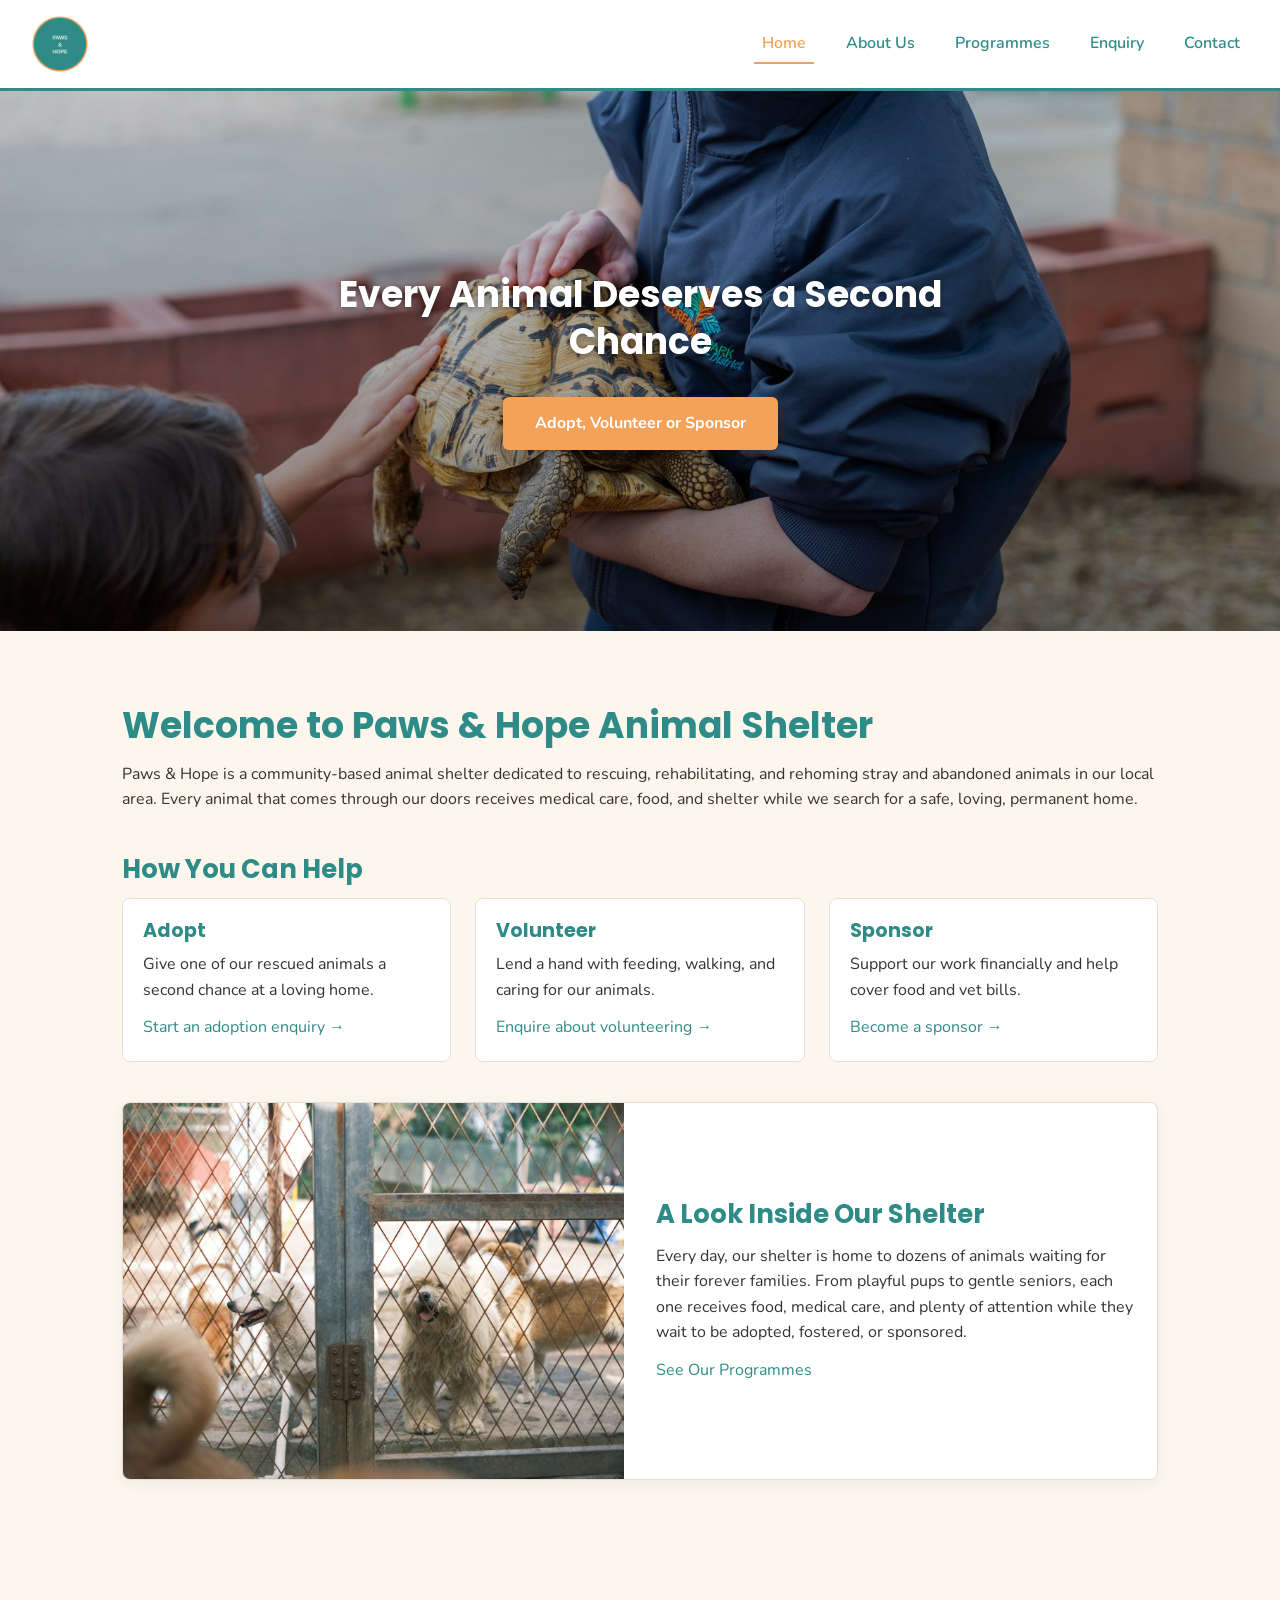
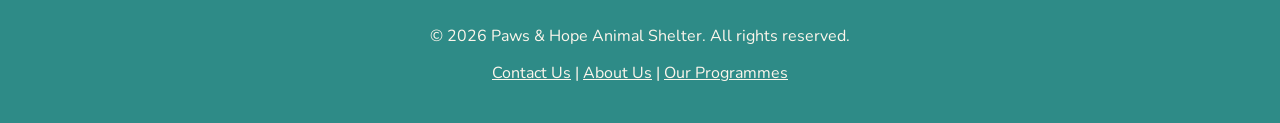
==== index.html @ 5edbe8ef "adding my finished project" ====
<!DOCTYPE html>
<html lang="en">
<head>
    <meta charset="UTF-8">
    <meta name="viewport" content="width=device-width, initial-scale=1.0">
    <title>Paws &amp; Hope Animal Shelter | Home</title>
    <meta name="description" content="Paws & Hope Animal Shelter rescues, rehabilitates and rehomes stray and abandoned animals. Adopt, volunteer or donate today.">
    <link rel="stylesheet" href="css/style.css">
    <link rel="preconnect" href="https://fonts.googleapis.com">
    <link rel="preconnect" href="https://fonts.gstatic.com" crossorigin>
    <link href="https://fonts.googleapis.com/css2?family=Poppins:wght@600;700&family=Nunito:wght@400;600;700&display=swap" rel="stylesheet">
</head>
<body>

    <!-- ===================== HEADER / NAVIGATION ===================== -->
    <header class="site-header">
        <div class="logo">
            <a href="index.html">
                <img src="images/logo-placeholder.png" alt="Paws & Hope Animal Shelter logo">
            </a>
        </div>
        <button class="nav-toggle" type="button" aria-label="Toggle navigation menu" aria-expanded="false" aria-controls="primary-navigation">
            <span></span>
            <span></span>
            <span></span>
        </button>
        <nav class="main-nav" id="primary-navigation" aria-label="Primary navigation">
            <ul>
                <li><a href="index.html">Home</a></li>
                <li><a href="about.html">About Us</a></li>
                <li><a href="services.html">Programmes</a></li>
                <li><a href="enquiry.html">Enquiry</a></li>
                <li><a href="contact.html">Contact</a></li>
            </ul>
        </nav>
    </header>

    <!-- ===================== HERO SECTION ===================== -->
    <!-- Two hero images crossfade every 10 seconds (see js/main.js) -->
    <section class="hero">
        <img src="images/hero_image.jpg" alt="A rescued tortoise being gently introduced to a young visitor at Paws & Hope" class="hero-slide is-visible">
        <img src="images/hero_img2.jpg" alt="A rescued dog wearing a 'Take Me Home' sign, waiting for adoption" class="hero-slide">
        <div class="hero-overlay">
            <h1>Every Animal Deserves a Second Chance</h1>
            <a href="enquiry.html" class="cta-button">Adopt, Volunteer or Sponsor</a>
        </div>
    </section>

    <!-- ===================== MAIN CONTENT ===================== -->
    <main>

        <!-- Brief introduction to the shelter -->
        <section id="intro">
            <h1>Welcome to Paws &amp; Hope Animal Shelter</h1>
            <p>
                Paws &amp; Hope is a community-based animal shelter dedicated to rescuing,
                rehabilitating, and rehoming stray and abandoned animals in our local area.
                Every animal that comes through our doors receives medical care, food, and
                shelter while we search for a safe, loving, permanent home.
            </p>
        </section>

        <!-- Quick links / highlights presented as cards -->
        <section id="highlights">
            <h2>How You Can Help</h2>
            <div class="card-grid">
                <div class="card">
                    <h3>Adopt</h3>
                    <p>Give one of our rescued animals a second chance at a loving home.</p>
                    <a href="enquiry.html">Start an adoption enquiry &rarr;</a>
                </div>
                <div class="card">
                    <h3>Volunteer</h3>
                    <p>Lend a hand with feeding, walking, and caring for our animals.</p>
                    <a href="enquiry.html">Enquire about volunteering &rarr;</a>
                </div>
                <div class="card">
                    <h3>Sponsor</h3>
                    <p>Support our work financially and help cover food and vet bills.</p>
                    <a href="enquiry.html">Become a sponsor &rarr;</a>
                </div>
            </div>
        </section>

        <!-- Showcase: a look inside the shelter -->
        <section id="showcase">
            <div class="showcase">
                <div class="showcase-image">
                    <img src="images/showCase.jpg" alt="Rescued dogs at the Paws & Hope shelter, curious and waiting by the gate">
                </div>
                <div class="showcase-text">
                    <h2>A Look Inside Our Shelter</h2>
                    <p>
                        Every day, our shelter is home to dozens of animals waiting for
                        their forever families. From playful pups to gentle seniors,
                        each one receives food, medical care, and plenty of attention
                        while they wait to be adopted, fostered, or sponsored.
                    </p>
                    <a href="services.html" class="cta-button">See Our Programmes</a>
                </div>
            </div>
        </section>

    </main>

    <!-- ===================== FOOTER ===================== -->
    <footer class="site-footer">
        <p>&copy; 2026 Paws &amp; Hope Animal Shelter. All rights reserved.</p>
        <p>
            <a href="contact.html">Contact Us</a> |
            <a href="about.html">About Us</a> |
            <a href="services.html">Our Programmes</a>
        </p>
    </footer>

    <script src="js/main.js"></script>
</body>
</html>
---- css/style.css ----
/* =========================================================
   Paws & Hope Animal Shelter — style.css
   Colour palette (from Website Project Proposal, Section 5):
     Primary:  #2E8B87 (soft teal)
     Neutral:  #FDF6EC (cream)
     Accent:   #F4A259 (warm orange)
   Fonts: Poppins (headings) / Nunito (body) — loaded via Google Fonts
          in each page's <head>.
   ========================================================= */

* {
  box-sizing: border-box;
  margin: 0;
  padding: 0;
}

html {
  scroll-behavior: smooth;
}

body {
  font-family: 'Nunito', Arial, Helvetica, sans-serif;
  color: #333333;
  background-color: #FDF6EC;
  line-height: 1.6;
}

h1, h2, h3 {
  font-family: 'Poppins', Arial, Helvetica, sans-serif;
  color: #2E8B87;
  line-height: 1.3;
}

h1 { font-size: 2.25rem; margin-bottom: 0.75rem; }
h2 { font-size: 1.6rem; margin-bottom: 0.75rem; }
h3 { font-size: 1.2rem; margin-bottom: 0.5rem; }

p { margin-bottom: 0.75rem; }

a {
  color: #2E8B87;
  text-decoration: none;
  transition: color 0.2s ease;
}

a:hover,
a:focus {
  color: #F4A259;
  text-decoration: underline;
}

img {
  max-width: 100%;
  display: block;
}

/* ---------- Header / Navigation ---------- */
.site-header {
  display: flex;
  align-items: center;
  justify-content: space-between;
  padding: 1rem 2rem;
  background-color: #ffffff;
  border-bottom: 3px solid #2E8B87;
  position: relative;
}

.logo img {
  height: 56px;
  width: auto;
}

/* Hamburger toggle button — hidden on desktop, shown on small screens */
.nav-toggle {
  display: none;
  flex-direction: column;
  justify-content: space-between;
  width: 30px;
  height: 22px;
  background: none;
  border: none;
  cursor: pointer;
  padding: 0;
  z-index: 20;
}

.nav-toggle span {
  display: block;
  height: 3px;
  width: 100%;
  background-color: #2E8B87;
  border-radius: 2px;
  transition: transform 0.3s ease, opacity 0.3s ease;
}

/* Animate hamburger into an "X" when menu is open */
.nav-toggle.is-open span:nth-child(1) {
  transform: translateY(9.5px) rotate(45deg);
}
.nav-toggle.is-open span:nth-child(2) {
  opacity: 0;
}
.nav-toggle.is-open span:nth-child(3) {
  transform: translateY(-9.5px) rotate(-45deg);
}

.main-nav ul {
  list-style: none;
  display: flex;
  gap: 1.5rem;
}

.main-nav a {
  font-weight: 600;
  padding: 0.5rem;
}

.main-nav a.active {
  color: #F4A259;
  border-bottom: 2px solid #F4A259;
}

/* ---------- Hero (smooth crossfade, alternates every 10s via JS) ---------- */
.hero {
  position: relative;
  text-align: center;
  overflow: hidden;
  height: 60vh;
  min-height: 340px;
  max-height: 560px;
}

.hero-slide {
  position: absolute;
  inset: 0;
  width: 100%;
  height: 100%;
  object-fit: cover;
  object-position: center 25%;
  opacity: 0;
  transition: opacity 1.5s ease-in-out;
}

.hero-slide.is-visible {
  opacity: 1;
}

.hero-overlay {
  position: absolute;
  inset: 0;
  display: flex;
  flex-direction: column;
  align-items: center;
  justify-content: center;
  gap: 1.25rem;
  padding: 1.5rem;
  background: linear-gradient(180deg, rgba(0,0,0,0.15) 0%, rgba(0,0,0,0.45) 100%);
  z-index: 2;
}

.hero-overlay h1 {
  color: #ffffff;
  text-shadow: 0 2px 6px rgba(0,0,0,0.4);
  max-width: 700px;
}

.hero .cta-button {
  display: inline-block;
  padding: 0.85rem 2rem;
  background-color: #F4A259;
  color: #ffffff;
  font-weight: 700;
  border-radius: 6px;
  box-shadow: 0 4px 10px rgba(0,0,0,0.2);
}

.hero .cta-button:hover {
  background-color: #d98a3f;
  text-decoration: none;
  color: #ffffff;
}

/* ---------- Main content sections ---------- */
main {
  max-width: 1100px;
  margin: 0 auto;
  padding: 2rem;
}

section {
  margin-bottom: 2.5rem;
}

.card-grid {
  display: grid;
  grid-template-columns: repeat(auto-fit, minmax(240px, 1fr));
  gap: 1.5rem;
}

.card {
  background-color: #ffffff;
  border: 1px solid #e0e0e0;
  border-radius: 8px;
  padding: 1.25rem;
  transition: transform 0.2s ease, box-shadow 0.2s ease;
}

.card:hover {
  transform: translateY(-3px);
  box-shadow: 0 6px 16px rgba(0,0,0,0.08);
}

/* ---------- Showcase (full-width feature image) ---------- */
.showcase {
  display: grid;
  grid-template-columns: 1fr 1fr;
  gap: 2rem;
  align-items: center;
  background-color: #ffffff;
  border-radius: 8px;
  overflow: hidden;
  border: 1px solid #e0e0e0;
  box-shadow: 0 4px 14px rgba(0,0,0,0.05);
}

.showcase .showcase-image {
  width: 100%;
  aspect-ratio: 4 / 3;
  overflow: hidden;
}

.showcase img {
  width: 100%;
  height: 100%;
  object-fit: cover;
  object-position: center 40%;
  display: block;
}

.showcase-text {
  padding: 1.5rem 1.5rem 1.5rem 0;
}

/* ---------- About page image ---------- */
.about-photo {
  border-radius: 8px;
  overflow: hidden;
  border: 1px solid #e0e0e0;
  box-shadow: 0 4px 14px rgba(0,0,0,0.05);
  margin: 1rem 0 1.5rem;
  max-width: 640px;
}

.about-photo .about-photo-frame {
  width: 100%;
  aspect-ratio: 3 / 2;
  overflow: hidden;
}

.about-photo img {
  width: 100%;
  height: 100%;
  object-fit: cover;
  object-position: center 30%;
  display: block;
}

.about-photo figcaption {
  padding: 0.75rem 1rem;
  font-size: 0.9rem;
  color: #666666;
  background-color: #ffffff;
}

/* ---------- Forms (Enquiry / Contact) ---------- */
form {
  max-width: 600px;
  background-color: #ffffff;
  border: 1px solid #e0e0e0;
  border-radius: 8px;
  padding: 1.5rem;
}

label {
  display: block;
  font-weight: 600;
  margin-top: 1rem;
  margin-bottom: 0.25rem;
}

input,
select,
textarea {
  width: 100%;
  padding: 0.6rem;
  border: 1px solid #cccccc;
  border-radius: 4px;
  font-family: inherit;
  font-size: 1rem;
}

input:focus,
select:focus,
textarea:focus {
  outline: 2px solid #2E8B87;
  outline-offset: 1px;
}

button[type="submit"] {
  margin-top: 1.5rem;
  padding: 0.75rem 1.75rem;
  background-color: #2E8B87;
  color: #ffffff;
  border: none;
  border-radius: 4px;
  font-weight: 700;
  cursor: pointer;
  transition: background-color 0.2s ease;
}

button[type="submit"]:hover {
  background-color: #256e6b;
}

.form-note {
  font-size: 0.9rem;
  color: #666666;
  margin-top: 0.75rem;
}

/* ---------- Footer ---------- */
.site-footer {
  background-color: #2E8B87;
  color: #FDF6EC;
  text-align: center;
  padding: 1.5rem;
  margin-top: 3rem;
}

.site-footer a {
  color: #FDF6EC;
  text-decoration: underline;
}

/* =========================================================
   Cross-platform / responsive behaviour
   ========================================================= */

/* Tablet and below: collapse nav into a hamburger menu */
@media (max-width: 768px) {
  .nav-toggle {
    display: flex;
  }

  .main-nav {
    position: absolute;
    top: 100%;
    left: 0;
    right: 0;
    background-color: #ffffff;
    border-bottom: 3px solid #2E8B87;
    max-height: 0;
    overflow: hidden;
    transition: max-height 0.3s ease;
    z-index: 10;
  }

  .main-nav.is-open {
    max-height: 400px;
  }

  .main-nav ul {
    flex-direction: column;
    gap: 0;
    padding: 0.5rem 0;
  }

  .main-nav li {
    border-top: 1px solid #eeeeee;
  }

  .main-nav a {
    display: block;
    padding: 0.9rem 2rem;
  }

  .showcase {
    grid-template-columns: 1fr;
  }

  .showcase .showcase-image {
    aspect-ratio: 16 / 9;
  }

  .showcase-text {
    padding: 0 1.5rem 1.5rem;
  }

  .hero {
    height: 50vh;
  }
}

/* Small phones: tighten spacing and type scale */
@media (max-width: 480px) {
  .site-header {
    padding: 0.75rem 1rem;
  }

  main {
    padding: 1.25rem;
  }

  h1 { font-size: 1.75rem; }
  h2 { font-size: 1.35rem; }

  form {
    padding: 1rem;
  }
}
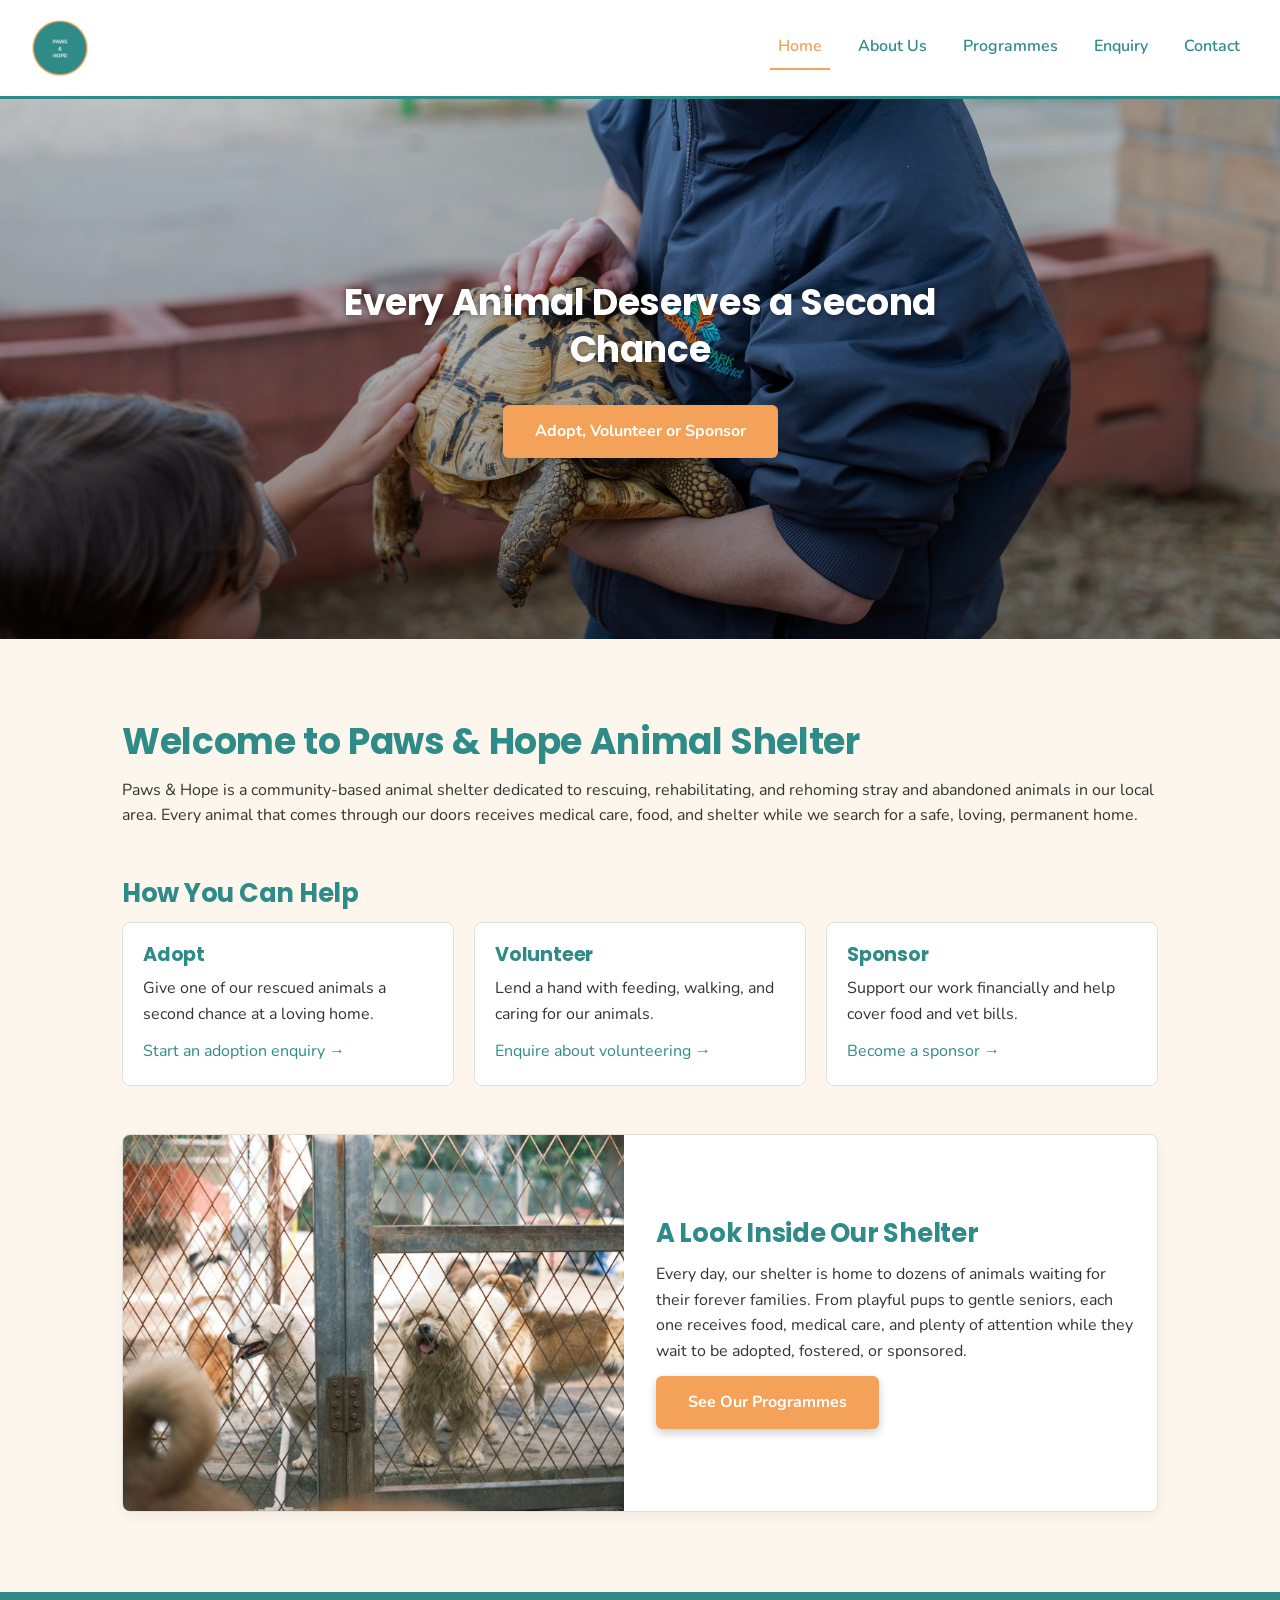
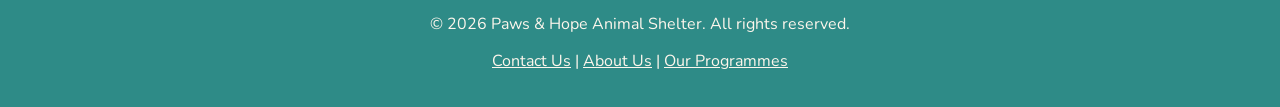
==== commit 26961d7f: "Updated this document to contain new information pertinent to part 2" ====
--- a/index.html
+++ b/index.html
@@ -16,7 +16,7 @@
     <header class="site-header">
         <div class="logo">
             <a href="index.html">
-                <img src="images/logo-placeholder.png" alt="Paws & Hope Animal Shelter logo">
+                <img src="images/logo-placeholder.png" alt="Paws & Hope Animal Shelter logo" width="240" height="240">
             </a>
         </div>
         <button class="nav-toggle" type="button" aria-label="Toggle navigation menu" aria-expanded="false" aria-controls="primary-navigation">
@@ -38,8 +38,16 @@
     <!-- ===================== HERO SECTION ===================== -->
     <!-- Two hero images crossfade every 10 seconds (see js/main.js) -->
     <section class="hero">
-        <img src="images/hero_image.jpg" alt="A rescued tortoise being gently introduced to a young visitor at Paws & Hope" class="hero-slide is-visible">
-        <img src="images/hero_img2.jpg" alt="A rescued dog wearing a 'Take Me Home' sign, waiting for adoption" class="hero-slide">
+        <img src="images/hero_image-1200.jpg"
+             srcset="images/hero_image-480.jpg 480w, images/hero_image-768.jpg 768w, images/hero_image-1200.jpg 1200w, images/hero_image-1920.jpg 1920w"
+             sizes="100vw"
+             width="1920" height="1280"
+             alt="A rescued tortoise being gently introduced to a young visitor at Paws & Hope" class="hero-slide is-visible">
+        <img src="images/hero_img2-1200.jpg"
+             srcset="images/hero_img2-480.jpg 480w, images/hero_img2-768.jpg 768w, images/hero_img2-1200.jpg 1200w, images/hero_img2-1920.jpg 1920w"
+             sizes="100vw"
+             width="1920" height="2880"
+             alt="A rescued dog wearing a 'Take Me Home' sign, waiting for adoption" class="hero-slide">
         <div class="hero-overlay">
             <h1>Every Animal Deserves a Second Chance</h1>
             <a href="enquiry.html" class="cta-button">Adopt, Volunteer or Sponsor</a>
@@ -86,7 +94,11 @@
         <section id="showcase">
             <div class="showcase">
                 <div class="showcase-image">
-                    <img src="images/showCase.jpg" alt="Rescued dogs at the Paws & Hope shelter, curious and waiting by the gate">
+                    <img src="images/showCase-1200.jpg"
+                         srcset="images/showCase-480.jpg 480w, images/showCase-768.jpg 768w, images/showCase-1200.jpg 1200w, images/showCase-1920.jpg 1920w"
+                         sizes="(max-width: 48em) 100vw, 50vw"
+                         width="1920" height="1280"
+                         alt="Rescued dogs at the Paws & Hope shelter, curious and waiting by the gate">
                 </div>
                 <div class="showcase-text">
                     <h2>A Look Inside Our Shelter</h2>
--- a/css/style.css
+++ b/css/style.css
@@ -1,72 +1,173 @@
 /* =========================================================
    Paws & Hope Animal Shelter — style.css
-   Colour palette (from Website Project Proposal, Section 5):
-     Primary:  #2E8B87 (soft teal)
-     Neutral:  #FDF6EC (cream)
-     Accent:   #F4A259 (warm orange)
-   Fonts: Poppins (headings) / Nunito (body) — loaded via Google Fonts
-          in each page's <head>.
+   WEDE5020 Part 2: CSS Styling and Responsive Design
+
+   Structure of this file:
+     1. CSS custom properties (design tokens)
+     2. CSS reset / base styles
+     3. Typography
+     4. Page shell layout (CSS Grid)
+     5. Header / navigation (incl. hamburger menu)
+     6. Hero (crossfade)
+     7. Cards, showcase, about photo
+     8. Forms
+     9. Footer
+     10. Responsive breakpoints (media queries, em-based)
    ========================================================= */
 
+/* ---------------------------------------------------------
+   1. Design tokens
+   Centralising colour, spacing and type values here means
+   the rest of the sheet can restyle the whole site by
+   changing a handful of variables — this is what the brief
+   calls "taking advantage of the cascade" to keep the number
+   of selectors down.
+   --------------------------------------------------------- */
+:root {
+  /* Colour palette (from the approved Website Project Proposal) */
+  --colour-primary: #2E8B87;   /* soft teal */
+  --colour-primary-dark: #256e6b;
+  --colour-neutral: #FDF6EC;   /* cream */
+  --colour-accent: #F4A259;    /* warm orange */
+  --colour-accent-dark: #d98a3f;
+  --colour-text: #333333;
+  --colour-text-muted: #666666;
+  --colour-border: #e0e0e0;
+  --colour-surface: #ffffff;
+
+  /* Typographic scale (a minor-third-ish scale, expressed in rem) */
+  --font-heading: 'Poppins', Arial, Helvetica, sans-serif;
+  --font-body: 'Nunito', Arial, Helvetica, sans-serif;
+  --step--1: 0.9rem;
+  --step-0: 1rem;
+  --step-1: 1.2rem;
+  --step-2: 1.6rem;
+  --step-3: 2.25rem;
+
+  /* Spacing scale (rem-based, used instead of one-off pixel values) */
+  --space-xs: 0.5rem;
+  --space-sm: 0.75rem;
+  --space-md: 1.25rem;
+  --space-lg: 2rem;
+  --space-xl: 3rem;
+
+  /* Layout */
+  --content-max-width: 1100px;
+  --radius: 8px;
+}
+
+/* ---------------------------------------------------------
+   2. CSS reset / base styles
+   A lightweight reset so the site starts from a consistent
+   baseline across browsers, rather than relying on each
+   browser's own default stylesheet.
+   --------------------------------------------------------- */
+*,
+*::before,
+*::after {
+  box-sizing: border-box;
+}
+
 * {
-  box-sizing: border-box;
   margin: 0;
   padding: 0;
 }
 
 html {
   scroll-behavior: smooth;
+  -webkit-text-size-adjust: 100%;
 }
 
 body {
-  font-family: 'Nunito', Arial, Helvetica, sans-serif;
-  color: #333333;
-  background-color: #FDF6EC;
+  font-family: var(--font-body);
+  font-size: var(--step-0);
+  color: var(--colour-text);
+  background-color: var(--colour-neutral);
   line-height: 1.6;
-}
-
+  min-height: 100vh;
+  display: grid;
+  grid-template-rows: auto 1fr auto;
+}
+
+ul, ol {
+  list-style: none;
+}
+
+img, picture {
+  max-width: 100%;
+  display: block;
+}
+
+button, input, select, textarea {
+  font: inherit;
+  color: inherit;
+}
+
+/* ---------------------------------------------------------
+   3. Typography
+   --------------------------------------------------------- */
 h1, h2, h3 {
-  font-family: 'Poppins', Arial, Helvetica, sans-serif;
-  color: #2E8B87;
+  font-family: var(--font-heading);
+  color: var(--colour-primary);
   line-height: 1.3;
-}
-
-h1 { font-size: 2.25rem; margin-bottom: 0.75rem; }
-h2 { font-size: 1.6rem; margin-bottom: 0.75rem; }
-h3 { font-size: 1.2rem; margin-bottom: 0.5rem; }
-
-p { margin-bottom: 0.75rem; }
+  letter-spacing: -0.01em;
+}
+
+h1 { font-size: var(--step-3); margin-bottom: var(--space-sm); }
+h2 { font-size: var(--step-2); margin-bottom: var(--space-sm); }
+h3 { font-size: var(--step-1); margin-bottom: var(--space-xs); }
+
+p { margin-bottom: var(--space-sm); }
 
 a {
-  color: #2E8B87;
+  color: var(--colour-primary);
   text-decoration: none;
   transition: color 0.2s ease;
 }
 
-a:hover,
-a:focus {
-  color: #F4A259;
+a:hover {
+  color: var(--colour-accent);
   text-decoration: underline;
 }
 
-img {
-  max-width: 100%;
-  display: block;
-}
-
-/* ---------- Header / Navigation ---------- */
+a:focus-visible,
+button:focus-visible,
+input:focus-visible,
+select:focus-visible,
+textarea:focus-visible {
+  outline: 2px solid var(--colour-primary);
+  outline-offset: 2px;
+}
+
+a:active {
+  color: var(--colour-accent-dark);
+}
+
+/* ---------------------------------------------------------
+   4. Page shell layout
+   The <body> element itself is used as a CSS Grid container
+   with three implicit rows (header / main / footer, via
+   "1fr" for the middle row) — a simple, semantic way to pin
+   the footer to the bottom of short pages without a wrapper
+   <div>, alongside the Flexbox and Grid used within
+   components further down this sheet.
+   --------------------------------------------------------- */
+
+/* ---------------------------------------------------------
+   5. Header / Navigation
+   --------------------------------------------------------- */
 .site-header {
   display: flex;
   align-items: center;
   justify-content: space-between;
-  padding: 1rem 2rem;
-  background-color: #ffffff;
-  border-bottom: 3px solid #2E8B87;
+  padding: var(--space-md) var(--space-lg);
+  background-color: var(--colour-surface);
+  border-bottom: 3px solid var(--colour-primary);
   position: relative;
 }
 
 .logo img {
-  height: 56px;
+  height: 3.5rem;
   width: auto;
 }
 
@@ -75,8 +176,8 @@
   display: none;
   flex-direction: column;
   justify-content: space-between;
-  width: 30px;
-  height: 22px;
+  width: 1.875rem;
+  height: 1.375rem;
   background: none;
   border: none;
   cursor: pointer;
@@ -88,39 +189,45 @@
   display: block;
   height: 3px;
   width: 100%;
-  background-color: #2E8B87;
+  background-color: var(--colour-primary);
   border-radius: 2px;
   transition: transform 0.3s ease, opacity 0.3s ease;
 }
 
-/* Animate hamburger into an "X" when menu is open */
-.nav-toggle.is-open span:nth-child(1) {
-  transform: translateY(9.5px) rotate(45deg);
-}
-.nav-toggle.is-open span:nth-child(2) {
-  opacity: 0;
-}
-.nav-toggle.is-open span:nth-child(3) {
-  transform: translateY(-9.5px) rotate(-45deg);
-}
+.nav-toggle:hover span {
+  background-color: var(--colour-accent);
+}
+
+/* Animate hamburger into an "X" when the menu is open */
+.nav-toggle.is-open span:nth-child(1) { transform: translateY(9.5px) rotate(45deg); }
+.nav-toggle.is-open span:nth-child(2) { opacity: 0; }
+.nav-toggle.is-open span:nth-child(3) { transform: translateY(-9.5px) rotate(-45deg); }
 
 .main-nav ul {
-  list-style: none;
   display: flex;
-  gap: 1.5rem;
+  gap: var(--space-md);
 }
 
 .main-nav a {
+  display: inline-block;
   font-weight: 600;
-  padding: 0.5rem;
+  padding: var(--space-xs);
+  border-bottom: 2px solid transparent;
+}
+
+.main-nav a:hover {
+  text-decoration: none;
+  border-bottom-color: var(--colour-accent);
 }
 
 .main-nav a.active {
-  color: #F4A259;
-  border-bottom: 2px solid #F4A259;
-}
-
-/* ---------- Hero (smooth crossfade, alternates every 10s via JS) ---------- */
+  color: var(--colour-accent);
+  border-bottom-color: var(--colour-accent);
+}
+
+/* ---------------------------------------------------------
+   6. Hero (smooth crossfade, alternates every 10s via JS)
+   --------------------------------------------------------- */
 .hero {
   position: relative;
   text-align: center;
@@ -152,56 +259,66 @@
   flex-direction: column;
   align-items: center;
   justify-content: center;
-  gap: 1.25rem;
-  padding: 1.5rem;
+  gap: var(--space-md);
+  padding: var(--space-md);
   background: linear-gradient(180deg, rgba(0,0,0,0.15) 0%, rgba(0,0,0,0.45) 100%);
   z-index: 2;
 }
 
 .hero-overlay h1 {
-  color: #ffffff;
+  color: var(--colour-surface);
   text-shadow: 0 2px 6px rgba(0,0,0,0.4);
   max-width: 700px;
 }
 
-.hero .cta-button {
+.cta-button {
   display: inline-block;
   padding: 0.85rem 2rem;
-  background-color: #F4A259;
-  color: #ffffff;
+  background-color: var(--colour-accent);
+  color: var(--colour-surface);
   font-weight: 700;
   border-radius: 6px;
   box-shadow: 0 4px 10px rgba(0,0,0,0.2);
-}
-
-.hero .cta-button:hover {
-  background-color: #d98a3f;
+  border: none;
+  cursor: pointer;
+  transition: background-color 0.2s ease, transform 0.15s ease;
+}
+
+.cta-button:hover {
+  background-color: var(--colour-accent-dark);
   text-decoration: none;
-  color: #ffffff;
-}
-
-/* ---------- Main content sections ---------- */
+  color: var(--colour-surface);
+}
+
+.cta-button:active {
+  transform: translateY(1px);
+}
+
+/* ---------------------------------------------------------
+   7. Main content: cards, showcase, about photo
+   --------------------------------------------------------- */
 main {
-  max-width: 1100px;
+  max-width: var(--content-max-width);
   margin: 0 auto;
-  padding: 2rem;
+  padding: var(--space-lg);
+  width: 100%;
 }
 
 section {
-  margin-bottom: 2.5rem;
+  margin-bottom: var(--space-xl);
 }
 
 .card-grid {
   display: grid;
   grid-template-columns: repeat(auto-fit, minmax(240px, 1fr));
-  gap: 1.5rem;
+  gap: var(--space-md);
 }
 
 .card {
-  background-color: #ffffff;
-  border: 1px solid #e0e0e0;
-  border-radius: 8px;
-  padding: 1.25rem;
+  background-color: var(--colour-surface);
+  border: 1px solid var(--colour-border);
+  border-radius: var(--radius);
+  padding: var(--space-md);
   transition: transform 0.2s ease, box-shadow 0.2s ease;
 }
 
@@ -210,16 +327,16 @@
   box-shadow: 0 6px 16px rgba(0,0,0,0.08);
 }
 
-/* ---------- Showcase (full-width feature image) ---------- */
+/* Showcase (full-width feature image + text) */
 .showcase {
   display: grid;
   grid-template-columns: 1fr 1fr;
-  gap: 2rem;
+  gap: var(--space-lg);
   align-items: center;
-  background-color: #ffffff;
-  border-radius: 8px;
+  background-color: var(--colour-surface);
+  border-radius: var(--radius);
   overflow: hidden;
-  border: 1px solid #e0e0e0;
+  border: 1px solid var(--colour-border);
   box-shadow: 0 4px 14px rgba(0,0,0,0.05);
 }
 
@@ -238,16 +355,16 @@
 }
 
 .showcase-text {
-  padding: 1.5rem 1.5rem 1.5rem 0;
-}
-
-/* ---------- About page image ---------- */
+  padding: var(--space-md) var(--space-md) var(--space-md) 0;
+}
+
+/* About page photo */
 .about-photo {
-  border-radius: 8px;
+  border-radius: var(--radius);
   overflow: hidden;
-  border: 1px solid #e0e0e0;
+  border: 1px solid var(--colour-border);
   box-shadow: 0 4px 14px rgba(0,0,0,0.05);
-  margin: 1rem 0 1.5rem;
+  margin: var(--space-md) 0 var(--space-md);
   max-width: 640px;
 }
 
@@ -266,25 +383,27 @@
 }
 
 .about-photo figcaption {
-  padding: 0.75rem 1rem;
-  font-size: 0.9rem;
-  color: #666666;
-  background-color: #ffffff;
-}
-
-/* ---------- Forms (Enquiry / Contact) ---------- */
+  padding: var(--space-sm) var(--space-md);
+  font-size: var(--step--1);
+  color: var(--colour-text-muted);
+  background-color: var(--colour-surface);
+}
+
+/* ---------------------------------------------------------
+   8. Forms (Enquiry / Contact)
+   --------------------------------------------------------- */
 form {
   max-width: 600px;
-  background-color: #ffffff;
-  border: 1px solid #e0e0e0;
-  border-radius: 8px;
-  padding: 1.5rem;
+  background-color: var(--colour-surface);
+  border: 1px solid var(--colour-border);
+  border-radius: var(--radius);
+  padding: var(--space-md);
 }
 
 label {
   display: block;
   font-weight: 600;
-  margin-top: 1rem;
+  margin-top: var(--space-md);
   margin-bottom: 0.25rem;
 }
 
@@ -295,59 +414,74 @@
   padding: 0.6rem;
   border: 1px solid #cccccc;
   border-radius: 4px;
-  font-family: inherit;
-  font-size: 1rem;
-}
-
-input:focus,
-select:focus,
-textarea:focus {
-  outline: 2px solid #2E8B87;
-  outline-offset: 1px;
+  font-size: var(--step-0);
+  background-color: var(--colour-surface);
+  transition: border-color 0.2s ease;
+}
+
+input:hover,
+select:hover,
+textarea:hover {
+  border-color: var(--colour-primary);
 }
 
 button[type="submit"] {
-  margin-top: 1.5rem;
+  margin-top: var(--space-md);
   padding: 0.75rem 1.75rem;
-  background-color: #2E8B87;
-  color: #ffffff;
+  background-color: var(--colour-primary);
+  color: var(--colour-surface);
   border: none;
   border-radius: 4px;
   font-weight: 700;
   cursor: pointer;
-  transition: background-color 0.2s ease;
+  transition: background-color 0.2s ease, transform 0.15s ease;
 }
 
 button[type="submit"]:hover {
-  background-color: #256e6b;
+  background-color: var(--colour-primary-dark);
+}
+
+button[type="submit"]:active {
+  transform: translateY(1px);
 }
 
 .form-note {
-  font-size: 0.9rem;
-  color: #666666;
-  margin-top: 0.75rem;
-}
-
-/* ---------- Footer ---------- */
+  font-size: var(--step--1);
+  color: var(--colour-text-muted);
+  margin-top: var(--space-sm);
+}
+
+/* ---------------------------------------------------------
+   9. Footer
+   --------------------------------------------------------- */
 .site-footer {
-  background-color: #2E8B87;
-  color: #FDF6EC;
+  background-color: var(--colour-primary);
+  color: var(--colour-neutral);
   text-align: center;
-  padding: 1.5rem;
-  margin-top: 3rem;
+  padding: var(--space-md);
 }
 
 .site-footer a {
-  color: #FDF6EC;
+  color: var(--colour-neutral);
   text-decoration: underline;
 }
 
+.site-footer a:hover {
+  color: var(--colour-accent);
+}
+
 /* =========================================================
-   Cross-platform / responsive behaviour
+   10. Responsive breakpoints
+   Breakpoints are expressed in em (relative to the browser's
+   base font size of 16px) rather than px, per Part 2's
+   guidance on using relative units:
+     48em ≈ 768px  (tablet and below)
+     30em ≈ 480px  (small phones)
    ========================================================= */
 
-/* Tablet and below: collapse nav into a hamburger menu */
-@media (max-width: 768px) {
+/* Tablet and below: collapse nav into a hamburger menu,
+   single-column showcase, shorter hero */
+@media (max-width: 48em) {
   .nav-toggle {
     display: flex;
   }
@@ -357,8 +491,8 @@
     top: 100%;
     left: 0;
     right: 0;
-    background-color: #ffffff;
-    border-bottom: 3px solid #2E8B87;
+    background-color: var(--colour-surface);
+    border-bottom: 3px solid var(--colour-primary);
     max-height: 0;
     overflow: hidden;
     transition: max-height 0.3s ease;
@@ -366,13 +500,13 @@
   }
 
   .main-nav.is-open {
-    max-height: 400px;
+    max-height: 25rem;
   }
 
   .main-nav ul {
     flex-direction: column;
     gap: 0;
-    padding: 0.5rem 0;
+    padding: var(--space-xs) 0;
   }
 
   .main-nav li {
@@ -381,7 +515,7 @@
 
   .main-nav a {
     display: block;
-    padding: 0.9rem 2rem;
+    padding: 0.9rem var(--space-lg);
   }
 
   .showcase {
@@ -393,7 +527,7 @@
   }
 
   .showcase-text {
-    padding: 0 1.5rem 1.5rem;
+    padding: 0 var(--space-md) var(--space-md);
   }
 
   .hero {
@@ -402,19 +536,19 @@
 }
 
 /* Small phones: tighten spacing and type scale */
-@media (max-width: 480px) {
+@media (max-width: 30em) {
   .site-header {
-    padding: 0.75rem 1rem;
+    padding: var(--space-sm) var(--space-md);
   }
 
   main {
-    padding: 1.25rem;
+    padding: var(--space-md);
   }
 
   h1 { font-size: 1.75rem; }
   h2 { font-size: 1.35rem; }
 
   form {
-    padding: 1rem;
-  }
-}
+    padding: var(--space-md);
+  }
+}
